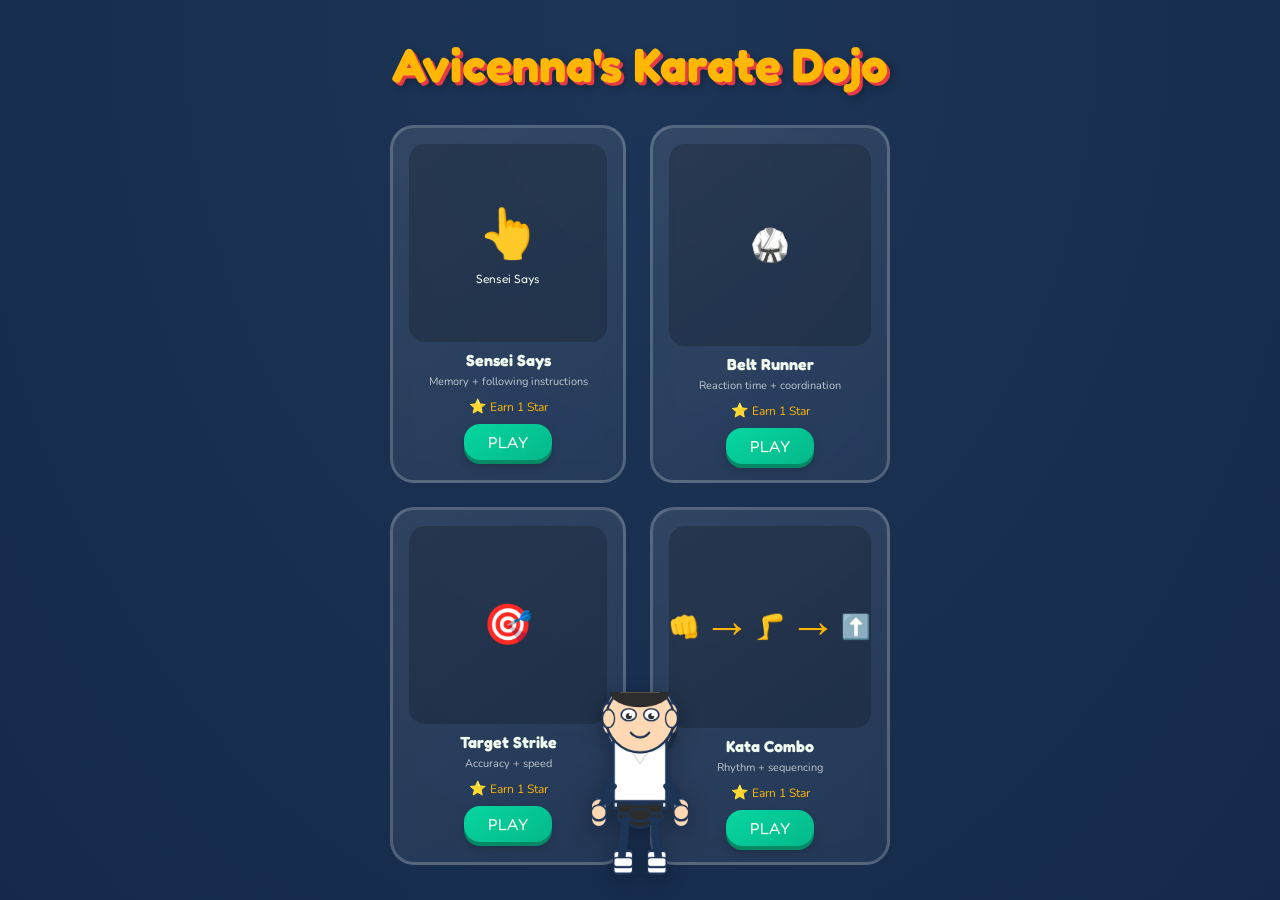
==== index.html @ 478d2ed0 "Initial commit: karate web game for kids" ====
<!DOCTYPE html>
<html lang="en">
<head>
  <meta charset="UTF-8">
  <meta name="viewport" content="width=device-width, initial-scale=1.0, user-scalable=no">
  <meta name="description" content="Avicenna's Karate Dojo - Fun karate mini-games for kids">
  <title>Avicenna's Karate Dojo</title>
  
  <!-- Google Fonts -->
  <link rel="preconnect" href="https://fonts.googleapis.com">
  <link rel="preconnect" href="https://fonts.gstatic.com" crossorigin>
  <link href="https://fonts.googleapis.com/css2?family=Fredoka+One&family=Nunito:wght@400;600;700;800&display=swap" rel="stylesheet">
  
  <!-- Stylesheet -->
  <link rel="stylesheet" href="css/style.css">
</head>
<body>
  <!-- Main Game Canvas - Full Viewport -->
  <canvas id="gameCanvas"></canvas>

  <!-- Top Bar Overlay -->
  <div id="topBar">
    <!-- Belt Display (Top Left) -->
    <div id="beltDisplay">
      <div id="beltStripe"></div>
      <span id="beltLabel">White Belt</span>
    </div>

    <!-- Star Counter (Top Right) -->
    <div id="starCounter">
      <div id="starsContainer">
        <!-- Stars rendered by JS -->
      </div>
      <span id="starCount">0</span>
    </div>
  </div>

  <!-- Game Selection Screen -->
  <div id="gameSelectionScreen" class="screen">
    <div class="screen-content">
      <h1 class="dojo-title">Avicenna's Karate Dojo</h1>
      
      <div id="gameCardGrid">
        <!-- Game Card 1: Sensei Says -->
        <div class="game-card" data-game="sensei-says">
          <div class="card-illustration">
            <div class="illustration-content sensei-says-art">
              <div class="move-indicator">👆</div>
              <div class="sensei-says-text">Sensei Says</div>
            </div>
          </div>
          <h2 class="card-title">Sensei Says</h2>
          <p class="card-description">Memory + following instructions</p>
          <div class="card-reward">
            <span class="star-icon">⭐</span>
            <span>Earn 1 Star</span>
          </div>
          <button class="play-button">PLAY</button>
        </div>

        <!-- Game Card 2: Belt Runner -->
        <div class="game-card" data-game="belt-runner">
          <div class="card-illustration">
            <div class="illustration-content belt-runner-art">
              <div class="runner-lane">
                <div class="runner-character">🥋</div>
                <div class="obstacle">🪨</div>
              </div>
            </div>
          </div>
          <h2 class="card-title">Belt Runner</h2>
          <p class="card-description">Reaction time + coordination</p>
          <div class="card-reward">
            <span class="star-icon">⭐</span>
            <span>Earn 1 Star</span>
          </div>
          <button class="play-button">PLAY</button>
        </div>

        <!-- Game Card 3: Target Strike -->
        <div class="game-card" data-game="target-strike">
          <div class="card-illustration">
            <div class="illustration-content target-strike-art">
              <div class="target-crosshair">🎯</div>
              <div class="target-hit">💥</div>
            </div>
          </div>
          <h2 class="card-title">Target Strike</h2>
          <p class="card-description">Accuracy + speed</p>
          <div class="card-reward">
            <span class="star-icon">⭐</span>
            <span>Earn 1 Star</span>
          </div>
          <button class="play-button">PLAY</button>
        </div>

        <!-- Game Card 4: Kata Combo -->
        <div class="game-card" data-game="kata-combo">
          <div class="card-illustration">
            <div class="illustration-content kata-combo-art">
              <div class="combo-sequence">
                <span class="combo-move punch">👊</span>
                <span class="combo-arrow">→</span>
                <span class="combo-move kick">🦵</span>
                <span class="combo-arrow">→</span>
                <span class="combo-move jump">⬆️</span>
              </div>
            </div>
          </div>
          <h2 class="card-title">Kata Combo</h2>
          <p class="card-description">Rhythm + sequencing</p>
          <div class="card-reward">
            <span class="star-icon">⭐</span>
            <span>Earn 1 Star</span>
          </div>
          <button class="play-button">PLAY</button>
        </div>
      </div>
    </div>
  </div>

  <!-- Game Arena (Hidden by default) -->
  <div id="gameArena" class="screen hidden">
    <div id="gameHeader">
      <button id="backButton" class="nav-button">← Back</button>
      <h2 id="gameTitle">Game</h2>
      <div id="gameScore">Score: 0</div>
    </div>
    
    <div id="gameControls">
      <!-- Punch Button (Red) -->
      <button id="btnPunch" class="control-button punch-button" data-action="punch">
        <span class="btn-icon">👊</span>
        <span class="btn-label">Punch</span>
      </button>
      
      <!-- Kick Button (Blue) -->
      <button id="btnKick" class="control-button kick-button" data-action="kick">
        <span class="btn-icon">🦵</span>
        <span class="btn-label">Kick</span>
      </button>
      
      <!-- Jump Button (Green) -->
      <button id="btnJump" class="control-button jump-button" data-action="jump">
        <span class="btn-icon">⬆️</span>
        <span class="btn-label">Jump</span>
      </button>
      
      <!-- Block Button (Yellow) -->
      <button id="btnBlock" class="control-button block-button" data-action="block">
        <span class="btn-icon">🛡️</span>
        <span class="btn-label">Block</span>
      </button>
    </div>
  </div>

  <!-- Sensei Mascot Container (Bottom Center) -->
  <div id="senseiContainer">
    <canvas id="senseiCanvas" width="200" height="250"></canvas>
    <div id="senseiSpeech" class="speech-bubble hidden">
      <p id="senseiText"></p>
    </div>
  </div>

  <!-- Belt Promotion Overlay -->
  <div id="beltPromotionOverlay" class="overlay hidden">
    <div id="beltPromotionContent">
      <h2 class="promotion-title">Belt Promotion!</h2>
      <div id="newBeltDisplay">
        <div id="oldBelt" class="belt-item">
          <div class="belt-visual white"></div>
          <span>White</span>
        </div>
        <div class="belt-arrow">→</div>
        <div id="newBelt" class="belt-item">
          <div class="belt-visual yellow"></div>
          <span>Yellow</span>
        </div>
      </div>
      <p id="promotionText">You earned your Yellow Belt!</p>
      <button id="promotionContinue" class="play-button">Continue</button>
    </div>
  </div>

  <!-- Level Complete Overlay -->
  <div id="levelCompleteOverlay" class="overlay hidden">
    <div id="levelCompleteContent">
      <h2 class="complete-title">Level Complete!</h2>
      <div id="starsEarned">
        <span class="earned-star">⭐</span>
        <span class="earned-star">⭐</span>
        <span class="earned-star">⭐</span>
      </div>
      <p id="levelCompleteText">You earned a star!</p>
      <div class="complete-buttons">
        <button id="playAgainButton" class="play-button">Play Again</button>
        <button id="menuButton" class="menu-button">Menu</button>
      </div>
    </div>
  </div>

  <!-- Game Over Overlay -->
  <div id="gameOverOverlay" class="overlay hidden">
    <div id="gameOverContent">
      <h2 class="gameover-title">Game Over</h2>
      <p id="gameOverText">Good effort! Try again!</p>
      <div class="complete-buttons">
        <button id="retryButton" class="play-button">Try Again</button>
        <button id="menuButton2" class="menu-button">Menu</button>
      </div>
    </div>
  </div>

  <!-- Scripts - Order matters! -->
  <script src="js/particles.js"></script>
  <script src="js/audio.js"></script>
  <script src="js/sensei.js"></script>
  <script src="js/games/sensei_says.js"></script>
  <script src="js/games/belt_runner.js"></script>
  <script src="js/games/target_strike.js"></script>
  <script src="js/games/kata_combo.js"></script>
  <script src="js/main.js"></script>
</body>
</html>
---- css/style.css ----
/**
 * Avicenna's Karate Dojo - Stylesheet
 * Design Language: Bold cartoon martial arts (Doraemon meets Power Rangers)
 */

/* ============================================
   CSS VARIABLES
   ============================================ */
:root {
  /* Color Palette from SPEC */
  --primary-red: #E63946;
  --dojo-gold: #FFB703;
  --belt-white: #F1FAEE;
  --deep-blue: #1D3557;
  --grass-green: #06D6A0;
  --punch-pink: #FF6B9D;
  
  /* Extended Colors */
  --dark-red: #c62d3a;
  --dark-blue: #152a4a;
  --light-gold: #ffd54f;
  --shadow-color: rgba(0, 0, 0, 0.2);
  
  /* Belt Colors */
  --belt-yellow: #FFEB3B;
  --belt-orange: #FF9800;
  --belt-green: #4CAF50;
  --belt-blue: #2196F3;
  --belt-brown: #795548;
  --belt-black: #212121;
  
  /* Spacing */
  --spacing-xs: 4px;
  --spacing-sm: 8px;
  --spacing-md: 16px;
  --spacing-lg: 24px;
  --spacing-xl: 32px;
  --spacing-xxl: 48px;
  
  /* Border Radius */
  --radius-sm: 8px;
  --radius-md: 16px;
  --radius-lg: 24px;
  --radius-round: 50%;
  
  /* Transitions */
  --bounce-ease: cubic-bezier(0.68, -0.55, 0.265, 1.55);
  --smooth-ease: cubic-bezier(0.4, 0, 0.2, 1);
  
  /* Typography */
  --font-heading: 'Fredoka One', cursive;
  --font-body: 'Nunito', sans-serif;
  
  /* Z-index layers */
  --z-canvas: 1;
  --z-topbar: 100;
  --z-controls: 100;
  --z-mascot: 150;
  --z-overlay: 200;
  --z-speech: 250;
}

/* ============================================
   BASE STYLES
   ============================================ */
* {
  margin: 0;
  padding: 0;
  box-sizing: border-box;
}

html, body {
  width: 100%;
  height: 100%;
  overflow: hidden;
  font-family: var(--font-body);
  background: var(--deep-blue);
  color: var(--belt-white);
  touch-action: manipulation;
  -webkit-tap-highlight-color: transparent;
  user-select: none;
}

/* ============================================
   CANVAS
   ============================================ */
#gameCanvas {
  position: fixed;
  top: 0;
  left: 0;
  width: 100%;
  height: 100%;
  z-index: var(--z-canvas);
  background: linear-gradient(180deg, var(--deep-blue) 0%, var(--dark-blue) 100%);
}

/* ============================================
   TOP BAR
   ============================================ */
#topBar {
  position: fixed;
  top: 0;
  left: 0;
  right: 0;
  display: flex;
  justify-content: space-between;
  align-items: center;
  padding: var(--spacing-md);
  z-index: var(--z-topbar);
  pointer-events: none;
}

#topBar > * {
  pointer-events: auto;
}

/* Belt Display */
#beltDisplay {
  display: flex;
  align-items: center;
  gap: var(--spacing-sm);
  background: rgba(0, 0, 0, 0.3);
  padding: var(--spacing-sm) var(--spacing-md);
  border-radius: var(--radius-lg);
  backdrop-filter: blur(10px);
}

#beltStripe {
  width: 60px;
  height: 12px;
  border-radius: 6px;
  background: var(--belt-white);
  border: 2px solid var(--shadow-color);
  transition: background var(--bounce-ease) 0.3s;
}

#beltLabel {
  font-family: var(--font-heading);
  font-size: 14px;
  color: var(--belt-white);
  text-shadow: 1px 1px 2px rgba(0, 0, 0, 0.3);
}

/* Belt color states */
#beltStripe.yellow { background: var(--belt-yellow); }
#beltStripe.orange { background: var(--belt-orange); }
#beltStripe.green { background: var(--belt-green); }
#beltStripe.blue { background: var(--belt-blue); }
#beltStripe.brown { background: var(--belt-brown); }
#beltStripe.black { background: var(--belt-black); }

/* Star Counter */
#starCounter {
  display: flex;
  align-items: center;
  gap: var(--spacing-sm);
  background: rgba(0, 0, 0, 0.3);
  padding: var(--spacing-sm) var(--spacing-md);
  border-radius: var(--radius-lg);
  backdrop-filter: blur(10px);
}

#starsContainer {
  display: flex;
  gap: 2px;
}

.star {
  font-size: 20px;
  opacity: 0.3;
  transition: all var(--bounce-ease) 0.3s;
  transform: scale(0.8);
}

.star.earned {
  opacity: 1;
  transform: scale(1);
  animation: starPop 0.5s var(--bounce-ease);
}

@keyframes starPop {
  0% { transform: scale(0.5); }
  50% { transform: scale(1.3); }
  100% { transform: scale(1); }
}

#starCount {
  font-family: var(--font-heading);
  font-size: 18px;
  color: var(--dojo-gold);
  min-width: 30px;
  text-align: center;
}

/* ============================================
   SCREENS
   ============================================ */
.screen {
  position: fixed;
  top: 0;
  left: 0;
  width: 100%;
  height: 100%;
  display: flex;
  flex-direction: column;
  align-items: center;
  justify-content: center;
  z-index: var(--z-topbar);
  transition: opacity 0.3s var(--smooth-ease), visibility 0.3s;
}

.screen.hidden {
  opacity: 0;
  visibility: hidden;
  pointer-events: none;
}

.screen-content {
  width: 100%;
  max-width: 600px;
  padding: var(--spacing-md);
  display: flex;
  flex-direction: column;
  align-items: center;
}

/* ============================================
   GAME SELECTION SCREEN
   ============================================ */
#gameSelectionScreen {
  background: radial-gradient(ellipse at center top, var(--deep-blue) 0%, var(--dark-blue) 100%);
}

.dojo-title {
  font-family: var(--font-heading);
  font-size: clamp(28px, 8vw, 48px);
  color: var(--dojo-gold);
  text-shadow: 3px 3px 0 var(--primary-red), 5px 5px 10px rgba(0, 0, 0, 0.3);
  margin-bottom: var(--spacing-xl);
  text-align: center;
  animation: titleBounce 2s var(--bounce-ease) infinite;
}

@keyframes titleBounce {
  0%, 100% { transform: translateY(0); }
  50% { transform: translateY(-10px); }
}

/* Game Card Grid - 2x2 */
#gameCardGrid {
  display: grid;
  grid-template-columns: repeat(2, 1fr);
  gap: var(--spacing-md);
  width: 100%;
  max-width: 500px;
}

.game-card {
  background: linear-gradient(145deg, rgba(255, 255, 255, 0.1), rgba(255, 255, 255, 0.05));
  border: 3px solid rgba(255, 255, 255, 0.2);
  border-radius: var(--radius-lg);
  padding: var(--spacing-md);
  display: flex;
  flex-direction: column;
  align-items: center;
  cursor: pointer;
  transition: all var(--bounce-ease) 0.3s;
  backdrop-filter: blur(10px);
}

.game-card:hover {
  transform: scale(1.05) translateY(-5px);
  border-color: var(--dojo-gold);
  box-shadow: 0 10px 30px rgba(255, 183, 3, 0.3);
}

.game-card:active {
  transform: scale(0.98);
}

.card-illustration {
  width: 100%;
  aspect-ratio: 1;
  background: rgba(0, 0, 0, 0.2);
  border-radius: var(--radius-md);
  margin-bottom: var(--spacing-sm);
  display: flex;
  align-items: center;
  justify-content: center;
  overflow: hidden;
}

.illustration-content {
  font-size: 48px;
}

/* Sensei Says illustration */
.sensei-says-art {
  display: flex;
  flex-direction: column;
  align-items: center;
  gap: var(--spacing-xs);
}

.sensei-says-text {
  font-family: var(--font-heading);
  font-size: 12px;
  color: var(--belt-white);
}

/* Belt Runner illustration */
.runner-lane {
  position: relative;
  font-size: 32px;
}

.runner-character {
  position: absolute;
  animation: runnerBounce 0.5s var(--bounce-ease) infinite;
}

.obstacle {
  animation: obstacleMove 1s linear infinite;
}

@keyframes runnerBounce {
  0%, 100% { transform: translateY(0); }
  50% { transform: translateY(-10px); }
}

@keyframes obstacleMove {
  0% { transform: translateX(-50px); opacity: 0; }
  50% { opacity: 1; }
  100% { transform: translateX(50px); opacity: 0; }
}

/* Target Strike illustration */
.target-strike-art {
  position: relative;
  font-size: 40px;
}

.target-crosshair {
  animation: targetPulse 1s var(--bounce-ease) infinite;
}

.target-hit {
  position: absolute;
  top: 50%;
  left: 50%;
  transform: translate(-50%, -50%);
  opacity: 0;
  animation: targetHit 1.5s linear infinite;
}

@keyframes targetPulse {
  0%, 100% { transform: scale(1); }
  50% { transform: scale(1.1); }
}

@keyframes targetHit {
  0%, 40% { opacity: 0; transform: translate(-50%, -50%) scale(0.5); }
  50% { opacity: 1; transform: translate(-50%, -50%) scale(1.2); }
  100% { opacity: 0; transform: translate(-50%, -50%) scale(0); }
}

/* Kata Combo illustration */
.combo-sequence {
  display: flex;
  align-items: center;
  gap: var(--spacing-xs);
}

.combo-move {
  font-size: 24px;
  animation: comboFade 1.5s ease-in-out infinite;
}

.combo-move:nth-child(1) { animation-delay: 0s; }
.combo-move:nth-child(3) { animation-delay: 0.3s; }
.combo-move:nth-child(5) { animation-delay: 0.6s; }

.combo-arrow {
  color: var(--dojo-gold);
  font-weight: bold;
}

@keyframes comboFade {
  0%, 100% { opacity: 0.4; transform: scale(0.9); }
  50% { opacity: 1; transform: scale(1.1); }
}

.card-title {
  font-family: var(--font-heading);
  font-size: 16px;
  color: var(--belt-white);
  margin-bottom: var(--spacing-xs);
  text-align: center;
}

.card-description {
  font-size: 11px;
  color: rgba(255, 255, 255, 0.7);
  text-align: center;
  margin-bottom: var(--spacing-sm);
}

.card-reward {
  display: flex;
  align-items: center;
  gap: var(--spacing-xs);
  font-size: 12px;
  color: var(--dojo-gold);
  margin-bottom: var(--spacing-sm);
}

.star-icon {
  font-size: 14px;
}

/* ============================================
   BUTTONS
   ============================================ */
.play-button {
  font-family: var(--font-heading);
  font-size: 16px;
  color: var(--belt-white);
  background: linear-gradient(145deg, var(--grass-green), #05b88a);
  border: none;
  border-radius: var(--radius-md);
  padding: var(--spacing-sm) var(--spacing-lg);
  cursor: pointer;
  transition: all var(--bounce-ease) 0.2s;
  box-shadow: 0 4px 0 #048a65, 0 6px 10px rgba(0, 0, 0, 0.2);
}

.play-button:hover {
  transform: translateY(-2px);
  box-shadow: 0 6px 0 #048a65, 0 8px 15px rgba(0, 0, 0, 0.25);
}

.play-button:active {
  transform: translateY(2px);
  box-shadow: 0 2px 0 #048a65, 0 3px 5px rgba(0, 0, 0, 0.2);
}

.menu-button {
  font-family: var(--font-heading);
  font-size: 16px;
  color: var(--belt-white);
  background: linear-gradient(145deg, var(--deep-blue), var(--dark-blue));
  border: 2px solid rgba(255, 255, 255, 0.3);
  border-radius: var(--radius-md);
  padding: var(--spacing-sm) var(--spacing-lg);
  cursor: pointer;
  transition: all var(--bounce-ease) 0.2s;
}

.menu-button:hover {
  background: linear-gradient(145deg, var(--primary-red), var(--dark-red));
  border-color: var(--primary-red);
}

.nav-button {
  font-family: var(--font-heading);
  font-size: 14px;
  color: var(--belt-white);
  background: rgba(0, 0, 0, 0.3);
  border: 2px solid rgba(255, 255, 255, 0.2);
  border-radius: var(--radius-md);
  padding: var(--spacing-sm) var(--spacing-md);
  cursor: pointer;
  transition: all var(--bounce-ease) 0.2s;
  backdrop-filter: blur(5px);
}

.nav-button:hover {
  background: rgba(0, 0, 0, 0.5);
  border-color: var(--dojo-gold);
}

/* ============================================
   GAME ARENA
   ============================================ */
#gameArena {
  background: transparent;
  pointer-events: none;
}

#gameArena:not(.hidden) {
  pointer-events: auto;
}

#gameHeader {
  position: fixed;
  top: 70px;
  left: var(--spacing-md);
  right: var(--spacing-md);
  display: flex;
  justify-content: space-between;
  align-items: center;
  padding: var(--spacing-sm) var(--spacing-md);
  background: rgba(0, 0, 0, 0.4);
  border-radius: var(--radius-md);
  backdrop-filter: blur(10px);
  z-index: var(--z-controls);
}

#gameTitle {
  font-family: var(--font-heading);
  font-size: 18px;
  color: var(--dojo-gold);
}

#gameScore {
  font-family: var(--font-heading);
  font-size: 16px;
  color: var(--belt-white);
}

/* Game Controls */
#gameControls {
  position: fixed;
  bottom: var(--spacing-xxl);
  left: 50%;
  transform: translateX(-50%);
  display: flex;
  gap: var(--spacing-md);
  z-index: var(--z-controls);
}

.control-button {
  width: 80px;
  height: 80px;
  border-radius: var(--radius-md);
  border: 3px solid rgba(255, 255, 255, 0.3);
  display: flex;
  flex-direction: column;
  align-items: center;
  justify-content: center;
  gap: 2px;
  cursor: pointer;
  transition: all var(--bounce-ease) 0.15s;
  box-shadow: 0 4px 0 rgba(0, 0, 0, 0.3), 0 6px 10px rgba(0, 0, 0, 0.2);
}

.control-button:active {
  transform: translateY(3px);
  box-shadow: 0 1px 0 rgba(0, 0, 0, 0.3);
}

.btn-icon {
  font-size: 32px;
}

.btn-label {
  font-family: var(--font-body);
  font-size: 10px;
  font-weight: 700;
  color: var(--belt-white);
  text-transform: uppercase;
}

/* Color-coded buttons */
.punch-button {
  background: linear-gradient(145deg, var(--primary-red), var(--dark-red));
  border-color: #ff6b6b;
}
.punch-button:active { background: linear-gradient(145deg, var(--dark-red), var(--primary-red)); }

.kick-button {
  background: linear-gradient(145deg, #4a90d9, var(--deep-blue));
  border-color: #6ba3e0;
}
.kick-button:active { background: linear-gradient(145deg, var(--deep-blue), #4a90d9); }

.jump-button {
  background: linear-gradient(145deg, var(--grass-green), #05b88a);
  border-color: #4ae0b0;
}
.jump-button:active { background: linear-gradient(145deg, #05b88a, var(--grass-green)); }

.block-button {
  background: linear-gradient(145deg, var(--dojo-gold), #e0a500);
  border-color: #ffc933;
}
.block-button:active { background: linear-gradient(145deg, #e0a500, var(--dojo-gold)); }

/* ============================================
   SENSEI MASCOT CONTAINER
   ============================================ */
#senseiContainer {
  position: fixed;
  bottom: 20px;
  left: 50%;
  transform: translateX(-50%);
  display: flex;
  flex-direction: column;
  align-items: center;
  z-index: var(--z-mascot);
  animation: mascotBounce 2s var(--bounce-ease) infinite;
}

#senseiCanvas {
  width: 150px;
  height: 188px;
  filter: drop-shadow(0 5px 10px rgba(0, 0, 0, 0.3));
}

@keyframes mascotBounce {
  0%, 100% { transform: translateX(-50%) translateY(0); }
  50% { transform: translateX(-50%) translateY(-15px); }
}

#senseiContainer.hidden {
  display: none;
}

/* Speech Bubble */
.speech-bubble {
  position: relative;
  background: var(--belt-white);
  color: var(--deep-blue);
  padding: var(--spacing-sm) var(--spacing-md);
  border-radius: var(--radius-lg);
  margin-bottom: var(--spacing-sm);
  max-width: 250px;
  text-align: center;
  font-weight: 600;
  box-shadow: 0 4px 15px rgba(0, 0, 0, 0.2);
  animation: bubblePop 0.3s var(--bounce-ease);
}

.speech-bubble::after {
  content: '';
  position: absolute;
  bottom: -10px;
  left: 50%;
  transform: translateX(-50%);
  border: 10px solid transparent;
  border-top-color: var(--belt-white);
  border-bottom: 0;
}

@keyframes bubblePop {
  0% { transform: scale(0); opacity: 0; }
  100% { transform: scale(1); opacity: 1; }
}

/* ============================================
   OVERLAYS
   ============================================ */
.overlay {
  position: fixed;
  top: 0;
  left: 0;
  width: 100%;
  height: 100%;
  background: rgba(0, 0, 0, 0.8);
  display: flex;
  align-items: center;
  justify-content: center;
  z-index: var(--z-overlay);
  backdrop-filter: blur(5px);
  animation: overlayFadeIn 0.3s var(--smooth-ease);
}

.overlay.hidden {
  display: none;
}

@keyframes overlayFadeIn {
  from { opacity: 0; }
  to { opacity: 1; }
}

#beltPromotionContent,
#levelCompleteContent,
#gameOverContent {
  background: linear-gradient(145deg, var(--deep-blue), var(--dark-blue));
  border: 3px solid var(--dojo-gold);
  border-radius: var(--radius-lg);
  padding: var(--spacing-xl);
  text-align: center;
  max-width: 400px;
  width: 90%;
  animation: contentPop 0.4s var(--bounce-ease);
}

@keyframes contentPop {
  0% { transform: scale(0.5); opacity: 0; }
  100% { transform: scale(1); opacity: 1; }
}

.promotion-title,
.complete-title,
.gameover-title {
  font-family: var(--font-heading);
  font-size: 32px;
  color: var(--dojo-gold);
  margin-bottom: var(--spacing-lg);
  text-shadow: 2px 2px 0 var(--primary-red);
}

/* Belt Promotion */
#newBeltDisplay {
  display: flex;
  align-items: center;
  justify-content: center;
  gap: var(--spacing-lg);
  margin-bottom: var(--spacing-lg);
}

.belt-item {
  display: flex;
  flex-direction: column;
  align-items: center;
  gap: var(--spacing-sm);
}

.belt-visual {
  width: 80px;
  height: 20px;
  border-radius: 10px;
  border: 3px solid rgba(0, 0, 0, 0.2);
  animation: beltGlow 1s var(--bounce-ease) infinite alternate;
}

.belt-visual.white { background: var(--belt-white); }
.belt-visual.yellow { background: var(--belt-yellow); }
.belt-visual.orange { background: var(--belt-orange); }
.belt-visual.green { background: var(--belt-green); }
.belt-visual.blue { background: var(--belt-blue); }
.belt-visual.brown { background: var(--belt-brown); }
.belt-visual.black { background: var(--belt-black); }

@keyframes beltGlow {
  from { box-shadow: 0 0 10px currentColor; }
  to { box-shadow: 0 0 25px currentColor, 0 0 40px currentColor; }
}

.belt-arrow {
  font-size: 32px;
  color: var(--dojo-gold);
  animation: arrowPulse 0.5s var(--bounce-ease) infinite alternate;
}

@keyframes arrowPulse {
  from { transform: translateX(-5px); }
  to { transform: translateX(5px); }
}

#promotionText {
  font-size: 18px;
  margin-bottom: var(--spacing-lg);
  color: var(--belt-white);
}

/* Level Complete Stars */
#starsEarned {
  font-size: 48px;
  margin-bottom: var(--spacing-md);
  display: flex;
  justify-content: center;
  gap: var(--spacing-sm);
}

.earned-star {
  animation: starEarned 0.5s var(--bounce-ease) forwards;
  opacity: 0;
}

.earned-star:nth-child(1) { animation-delay: 0.2s; }
.earned-star:nth-child(2) { animation-delay: 0.4s; }
.earned-star:nth-child(3) { animation-delay: 0.6s; }

@keyframes starEarned {
  0% { transform: scale(0) rotate(-180deg); opacity: 0; }
  100% { transform: scale(1) rotate(0deg); opacity: 1; }
}

#levelCompleteText {
  font-size: 18px;
  margin-bottom: var(--spacing-lg);
  color: var(--grass-green);
}

.complete-buttons {
  display: flex;
  gap: var(--spacing-md);
  justify-content: center;
  flex-wrap: wrap;
}

/* ============================================
   SCREEN SHAKE ANIMATION
   ============================================ */
@keyframes screenShake {
  0%, 100% { transform: translateX(0); }
  10% { transform: translateX(-5px) rotate(-0.5deg); }
  20% { transform: translateX(5px) rotate(0.5deg); }
  30% { transform: translateX(-5px) rotate(-0.5deg); }
  40% { transform: translateX(5px) rotate(0.5deg); }
  50% { transform: translateX(-3px); }
  60% { transform: translateX(3px); }
  70% { transform: translateX(-2px); }
  80% { transform: translateX(2px); }
  90% { transform: translateX(-1px); }
}

.shake {
  animation: screenShake 0.4s var(--smooth-ease);
}

/* ============================================
   BOUNCE ANIMATIONS FOR UI
   ============================================ */
@keyframes bounceIn {
  0% { transform: scale(0); opacity: 0; }
  50% { transform: scale(1.2); }
  70% { transform: scale(0.9); }
  100% { transform: scale(1); opacity: 1; }
}

@keyframes bounceInUp {
  0% { transform: translateY(50px); opacity: 0; }
  60% { transform: translateY(-10px); }
  100% { transform: translateY(0); opacity: 1; }
}

@keyframes pulseGlow {
  0%, 100% { box-shadow: 0 0 5px currentColor; }
  50% { box-shadow: 0 0 20px currentColor, 0 0 30px currentColor; }
}

.bounce-in {
  animation: bounceIn 0.5s var(--bounce-ease) forwards;
}

.bounce-in-up {
  animation: bounceInUp 0.6s var(--bounce-ease) forwards;
}

/* ============================================
   RESPONSIVE BREAKPOINTS
   ============================================ */

/* Mobile Portrait */
@media (max-width: 480px) {
  .dojo-title {
    font-size: 28px;
    margin-bottom: var(--spacing-lg);
  }
  
  #gameCardGrid {
    gap: var(--spacing-sm);
    padding: 0 var(--spacing-sm);
  }
  
  .game-card {
    padding: var(--spacing-sm);
  }
  
  .card-illustration {
    aspect-ratio: 1;
    font-size: 32px;
  }
  
  .card-title {
    font-size: 13px;
  }
  
  .card-description {
    font-size: 10px;
    display: none;
  }
  
  .card-reward {
    font-size: 10px;
  }
  
  .play-button {
    font-size: 12px;
    padding: var(--spacing-xs) var(--spacing-md);
  }
  
  #gameControls {
    gap: var(--spacing-sm);
    bottom: var(--spacing-lg);
  }
  
  .control-button {
    width: 70px;
    height: 70px;
  }
  
  .btn-icon {
    font-size: 28px;
  }
  
  #senseiContainer {
    bottom: 10px;
  }
  
  #senseiCanvas {
    width: 100px;
    height: 125px;
  }
  
  .speech-bubble {
    max-width: 180px;
    font-size: 12px;
    padding: var(--spacing-xs) var(--spacing-sm);
  }
  
  #beltPromotionContent,
  #levelCompleteContent,
  #gameOverContent {
    padding: var(--spacing-lg);
  }
  
  .promotion-title,
  .complete-title,
  .gameover-title {
    font-size: 24px;
  }
  
  #newBeltDisplay {
    gap: var(--spacing-md);
  }
  
  .belt-visual {
    width: 60px;
    height: 15px;
  }
}

/* Mobile Landscape */
@media (max-height: 500px) and (orientation: landscape) {
  .dojo-title {
    font-size: 24px;
    margin-bottom: var(--spacing-md);
  }
  
  #gameCardGrid {
    grid-template-columns: repeat(4, 1fr);
    max-width: 100%;
  }
  
  .game-card {
    padding: var(--spacing-xs);
  }
  
  .card-illustration {
    aspect-ratio: 1;
    font-size: 24px;
  }
  
  .card-title {
    font-size: 11px;
  }
  
  .card-description,
  .card-reward {
    display: none;
  }
  
  #gameControls {
    bottom: var(--spacing-sm);
    gap: var(--spacing-sm);
  }
  
  .control-button {
    width: 60px;
    height: 60px;
  }
  
  .btn-icon {
    font-size: 24px;
  }
  
  .btn-label {
    font-size: 8px;
  }
  
  #senseiContainer {
    display: none;
  }
  
  #gameHeader {
    top: var(--spacing-sm);
  }
}

/* Tablet */
@media (min-width: 481px) and (max-width: 768px) {
  .dojo-title {
    font-size: 36px;
  }
  
  #gameCardGrid {
    gap: var(--spacing-md);
  }
  
  .card-title {
    font-size: 15px;
  }
}

/* Desktop */
@media (min-width: 769px) {
  #gameCardGrid {
    gap: var(--spacing-lg);
  }
  
  .game-card:hover {
    transform: scale(1.08) translateY(-8px);
  }
  
  .control-button:hover {
    transform: translateY(-3px);
    filter: brightness(1.1);
  }
}

/* ============================================
   HIDDEN UTILITY
   ============================================ */
.hidden {
  display: none !important;
  opacity: 0 !important;
  visibility: hidden !important;
  pointer-events: none !important;
}

/* ============================================
   PRINT STYLES
   ============================================ */
@media print {
  body {
    background: white;
    color: black;
  }
  
  #gameCanvas,
  #topBar,
  #senseiContainer,
  .overlay {
    display: none;
  }
}
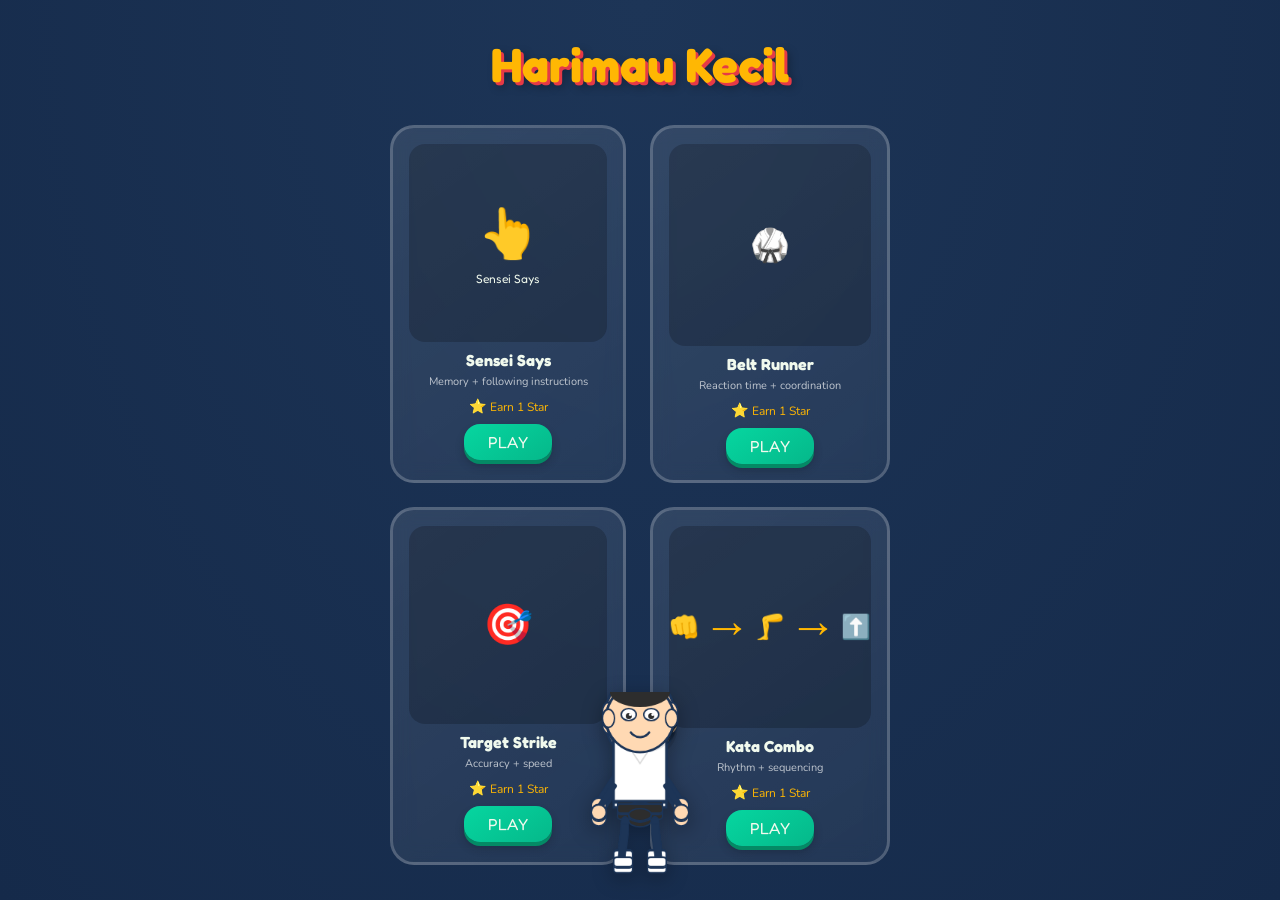
==== commit 16ddb362: "Rename to Harimau Kecil" ====
--- a/index.html
+++ b/index.html
@@ -3,8 +3,8 @@
 <head>
   <meta charset="UTF-8">
   <meta name="viewport" content="width=device-width, initial-scale=1.0, user-scalable=no">
-  <meta name="description" content="Avicenna's Karate Dojo - Fun karate mini-games for kids">
-  <title>Avicenna's Karate Dojo</title>
+  <meta name="description" content="Harimau Kecil - Fun karate mini-games for kids">
+  <title>Harimau Kecil</title>
   
   <!-- Google Fonts -->
   <link rel="preconnect" href="https://fonts.googleapis.com">
@@ -38,7 +38,7 @@
   <!-- Game Selection Screen -->
   <div id="gameSelectionScreen" class="screen">
     <div class="screen-content">
-      <h1 class="dojo-title">Avicenna's Karate Dojo</h1>
+      <h1 class="dojo-title">Harimau Kecil</h1>
       
       <div id="gameCardGrid">
         <!-- Game Card 1: Sensei Says -->
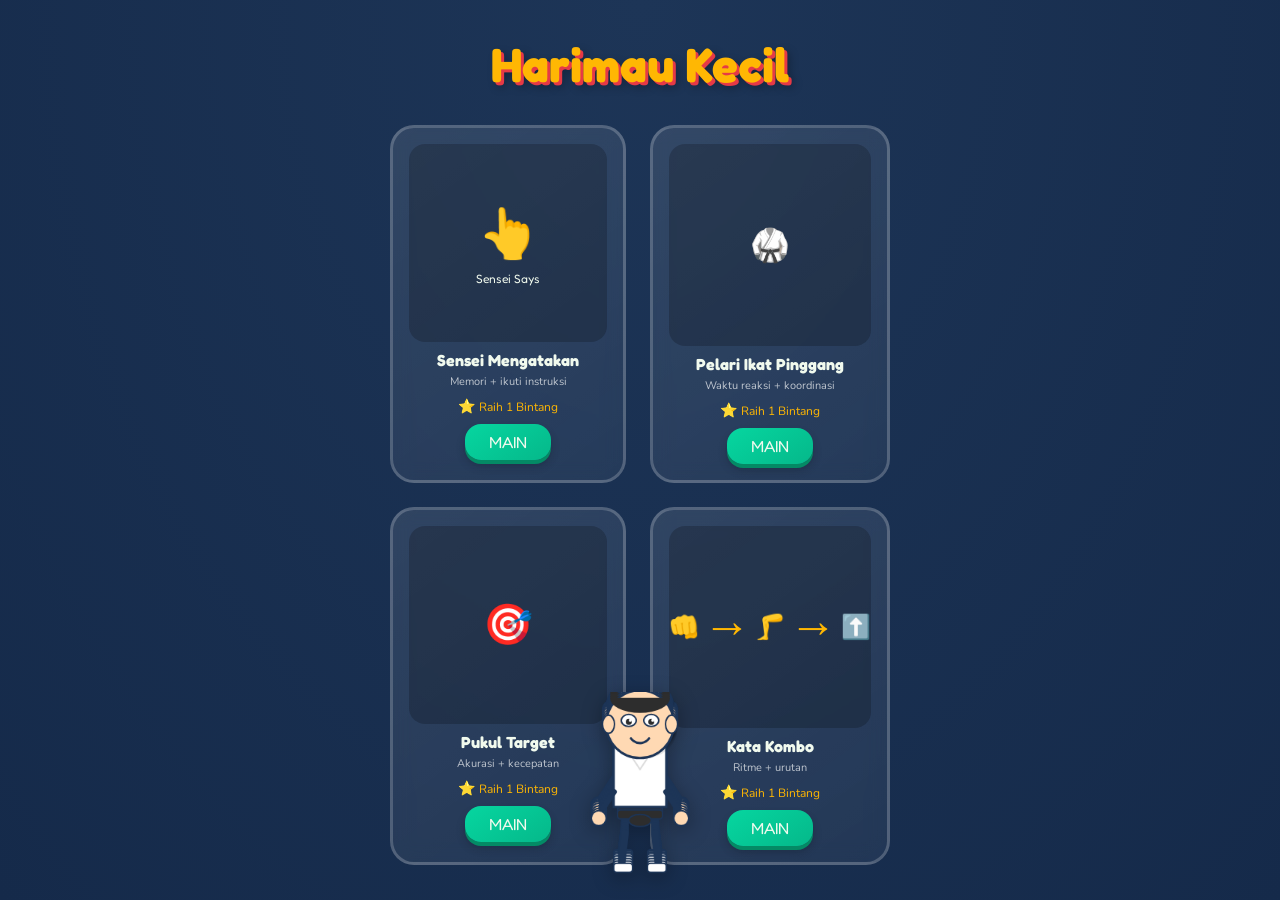
==== commit d2bdd4c8: "feat: translate all game UI and audio to Bahasa Indonesia - sensei_says.js: Main, Giliranmu, Sempurn" ====
--- a/index.html
+++ b/index.html
@@ -23,7 +23,7 @@
     <!-- Belt Display (Top Left) -->
     <div id="beltDisplay">
       <div id="beltStripe"></div>
-      <span id="beltLabel">White Belt</span>
+      <span id="beltLabel">Ikat Pinggang Putih</span>
     </div>
 
     <!-- Star Counter (Top Right) -->
@@ -49,13 +49,13 @@
               <div class="sensei-says-text">Sensei Says</div>
             </div>
           </div>
-          <h2 class="card-title">Sensei Says</h2>
-          <p class="card-description">Memory + following instructions</p>
-          <div class="card-reward">
-            <span class="star-icon">⭐</span>
-            <span>Earn 1 Star</span>
-          </div>
-          <button class="play-button">PLAY</button>
+          <h2 class="card-title">Sensei Mengatakan</h2>
+          <p class="card-description">Memori + ikuti instruksi</p>
+          <div class="card-reward">
+            <span class="star-icon">⭐</span>
+            <span>Raih 1 Bintang</span>
+          </div>
+          <button class="play-button">MAIN</button>
         </div>
 
         <!-- Game Card 2: Belt Runner -->
@@ -68,13 +68,13 @@
               </div>
             </div>
           </div>
-          <h2 class="card-title">Belt Runner</h2>
-          <p class="card-description">Reaction time + coordination</p>
-          <div class="card-reward">
-            <span class="star-icon">⭐</span>
-            <span>Earn 1 Star</span>
-          </div>
-          <button class="play-button">PLAY</button>
+          <h2 class="card-title">Pelari Ikat Pinggang</h2>
+          <p class="card-description">Waktu reaksi + koordinasi</p>
+          <div class="card-reward">
+            <span class="star-icon">⭐</span>
+            <span>Raih 1 Bintang</span>
+          </div>
+          <button class="play-button">MAIN</button>
         </div>
 
         <!-- Game Card 3: Target Strike -->
@@ -85,13 +85,13 @@
               <div class="target-hit">💥</div>
             </div>
           </div>
-          <h2 class="card-title">Target Strike</h2>
-          <p class="card-description">Accuracy + speed</p>
-          <div class="card-reward">
-            <span class="star-icon">⭐</span>
-            <span>Earn 1 Star</span>
-          </div>
-          <button class="play-button">PLAY</button>
+          <h2 class="card-title">Pukul Target</h2>
+          <p class="card-description">Akurasi + kecepatan</p>
+          <div class="card-reward">
+            <span class="star-icon">⭐</span>
+            <span>Raih 1 Bintang</span>
+          </div>
+          <button class="play-button">MAIN</button>
         </div>
 
         <!-- Game Card 4: Kata Combo -->
@@ -107,13 +107,13 @@
               </div>
             </div>
           </div>
-          <h2 class="card-title">Kata Combo</h2>
-          <p class="card-description">Rhythm + sequencing</p>
-          <div class="card-reward">
-            <span class="star-icon">⭐</span>
-            <span>Earn 1 Star</span>
-          </div>
-          <button class="play-button">PLAY</button>
+          <h2 class="card-title">Kata Kombo</h2>
+          <p class="card-description">Ritme + urutan</p>
+          <div class="card-reward">
+            <span class="star-icon">⭐</span>
+            <span>Raih 1 Bintang</span>
+          </div>
+          <button class="play-button">MAIN</button>
         </div>
       </div>
     </div>
@@ -122,9 +122,9 @@
   <!-- Game Arena (Hidden by default) -->
   <div id="gameArena" class="screen hidden">
     <div id="gameHeader">
-      <button id="backButton" class="nav-button">← Back</button>
+      <button id="backButton" class="nav-button">← Kembali</button>
       <h2 id="gameTitle">Game</h2>
-      <div id="gameScore">Score: 0</div>
+      <div id="gameScore">Skor: 0</div>
     </div>
     
     <div id="gameControls">
@@ -165,7 +165,7 @@
   <!-- Belt Promotion Overlay -->
   <div id="beltPromotionOverlay" class="overlay hidden">
     <div id="beltPromotionContent">
-      <h2 class="promotion-title">Belt Promotion!</h2>
+      <h2 class="promotion-title">Naik Ikat Pinggang!</h2>
       <div id="newBeltDisplay">
         <div id="oldBelt" class="belt-item">
           <div class="belt-visual white"></div>
@@ -174,26 +174,26 @@
         <div class="belt-arrow">→</div>
         <div id="newBelt" class="belt-item">
           <div class="belt-visual yellow"></div>
-          <span>Yellow</span>
-        </div>
-      </div>
-      <p id="promotionText">You earned your Yellow Belt!</p>
-      <button id="promotionContinue" class="play-button">Continue</button>
+          <span>Kuning</span>
+        </div>
+      </div>
+      <p id="promotionText">Kamu mendapat Ikat Pinggang Kuning!</p>
+      <button id="promotionContinue" class="play-button">Lanjut</button>
     </div>
   </div>
 
   <!-- Level Complete Overlay -->
   <div id="levelCompleteOverlay" class="overlay hidden">
     <div id="levelCompleteContent">
-      <h2 class="complete-title">Level Complete!</h2>
+      <h2 class="complete-title">Level Selesai!</h2>
       <div id="starsEarned">
         <span class="earned-star">⭐</span>
         <span class="earned-star">⭐</span>
         <span class="earned-star">⭐</span>
       </div>
-      <p id="levelCompleteText">You earned a star!</p>
+      <p id="levelCompleteText">Kamu mendapat satu bintang!</p>
       <div class="complete-buttons">
-        <button id="playAgainButton" class="play-button">Play Again</button>
+        <button id="playAgainButton" class="play-button">Main Lagi</button>
         <button id="menuButton" class="menu-button">Menu</button>
       </div>
     </div>
@@ -202,10 +202,10 @@
   <!-- Game Over Overlay -->
   <div id="gameOverOverlay" class="overlay hidden">
     <div id="gameOverContent">
-      <h2 class="gameover-title">Game Over</h2>
-      <p id="gameOverText">Good effort! Try again!</p>
+      <h2 class="gameover-title">Permainan Selesai</h2>
+      <p id="gameOverText">Semangat! Coba lagi!</p>
       <div class="complete-buttons">
-        <button id="retryButton" class="play-button">Try Again</button>
+        <button id="retryButton" class="play-button">Coba Lagi</button>
         <button id="menuButton2" class="menu-button">Menu</button>
       </div>
     </div>
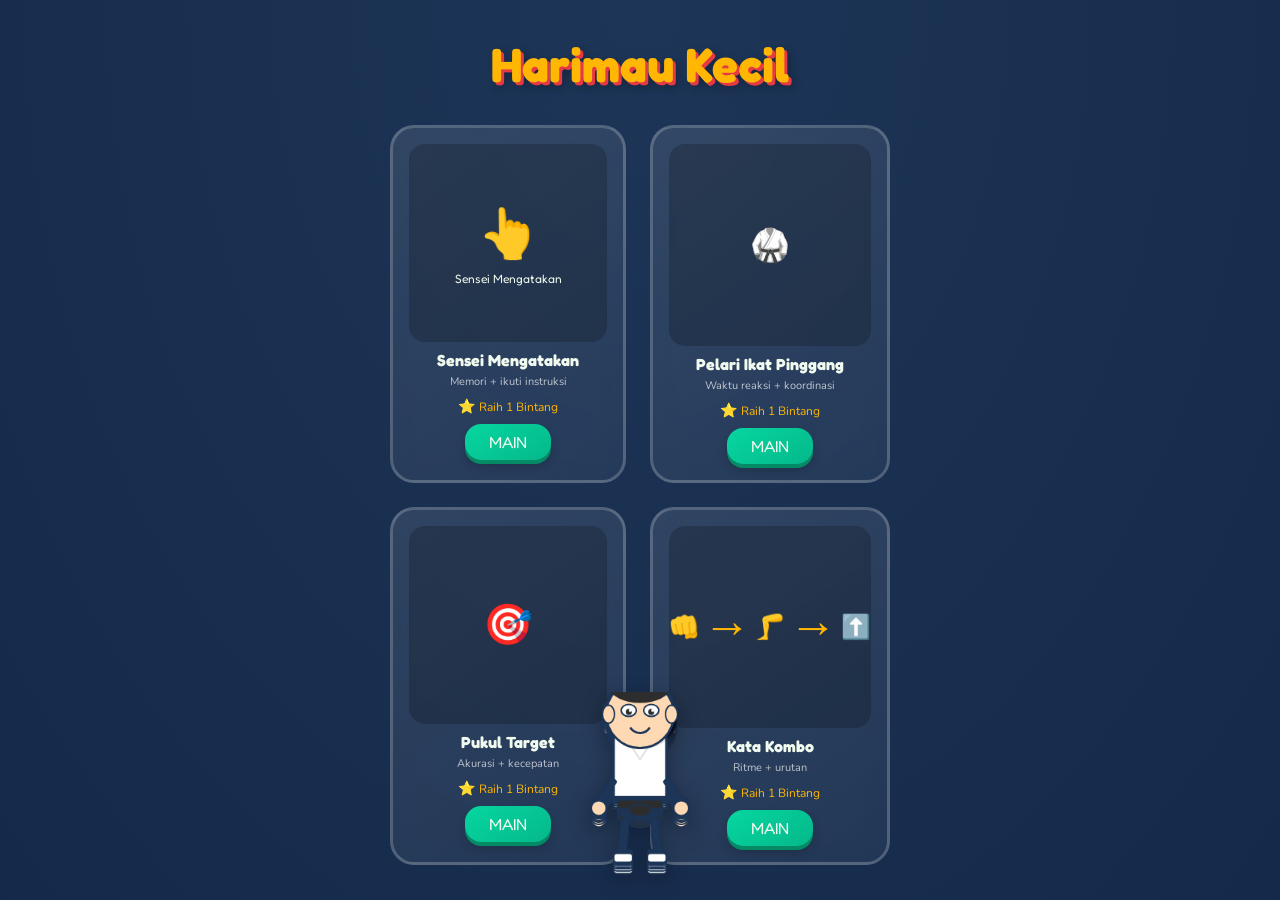
==== commit 440fadf1: "Translate English to Indonesian: belt names, buttons, overlays - White -> Putih - Punch -> Tinju - K" ====
--- a/index.html
+++ b/index.html
@@ -46,7 +46,7 @@
           <div class="card-illustration">
             <div class="illustration-content sensei-says-art">
               <div class="move-indicator">👆</div>
-              <div class="sensei-says-text">Sensei Says</div>
+              <div class="sensei-says-text">Sensei Mengatakan</div>
             </div>
           </div>
           <h2 class="card-title">Sensei Mengatakan</h2>
@@ -131,25 +131,25 @@
       <!-- Punch Button (Red) -->
       <button id="btnPunch" class="control-button punch-button" data-action="punch">
         <span class="btn-icon">👊</span>
-        <span class="btn-label">Punch</span>
+        <span class="btn-label">Tinju</span>
       </button>
       
       <!-- Kick Button (Blue) -->
       <button id="btnKick" class="control-button kick-button" data-action="kick">
         <span class="btn-icon">🦵</span>
-        <span class="btn-label">Kick</span>
+        <span class="btn-label">Tendang</span>
       </button>
       
       <!-- Jump Button (Green) -->
       <button id="btnJump" class="control-button jump-button" data-action="jump">
         <span class="btn-icon">⬆️</span>
-        <span class="btn-label">Jump</span>
+        <span class="btn-label">Lompat</span>
       </button>
       
       <!-- Block Button (Yellow) -->
       <button id="btnBlock" class="control-button block-button" data-action="block">
         <span class="btn-icon">🛡️</span>
-        <span class="btn-label">Block</span>
+        <span class="btn-label">Tangkis</span>
       </button>
     </div>
   </div>
@@ -169,7 +169,7 @@
       <div id="newBeltDisplay">
         <div id="oldBelt" class="belt-item">
           <div class="belt-visual white"></div>
-          <span>White</span>
+          <span>Putih</span>
         </div>
         <div class="belt-arrow">→</div>
         <div id="newBelt" class="belt-item">
